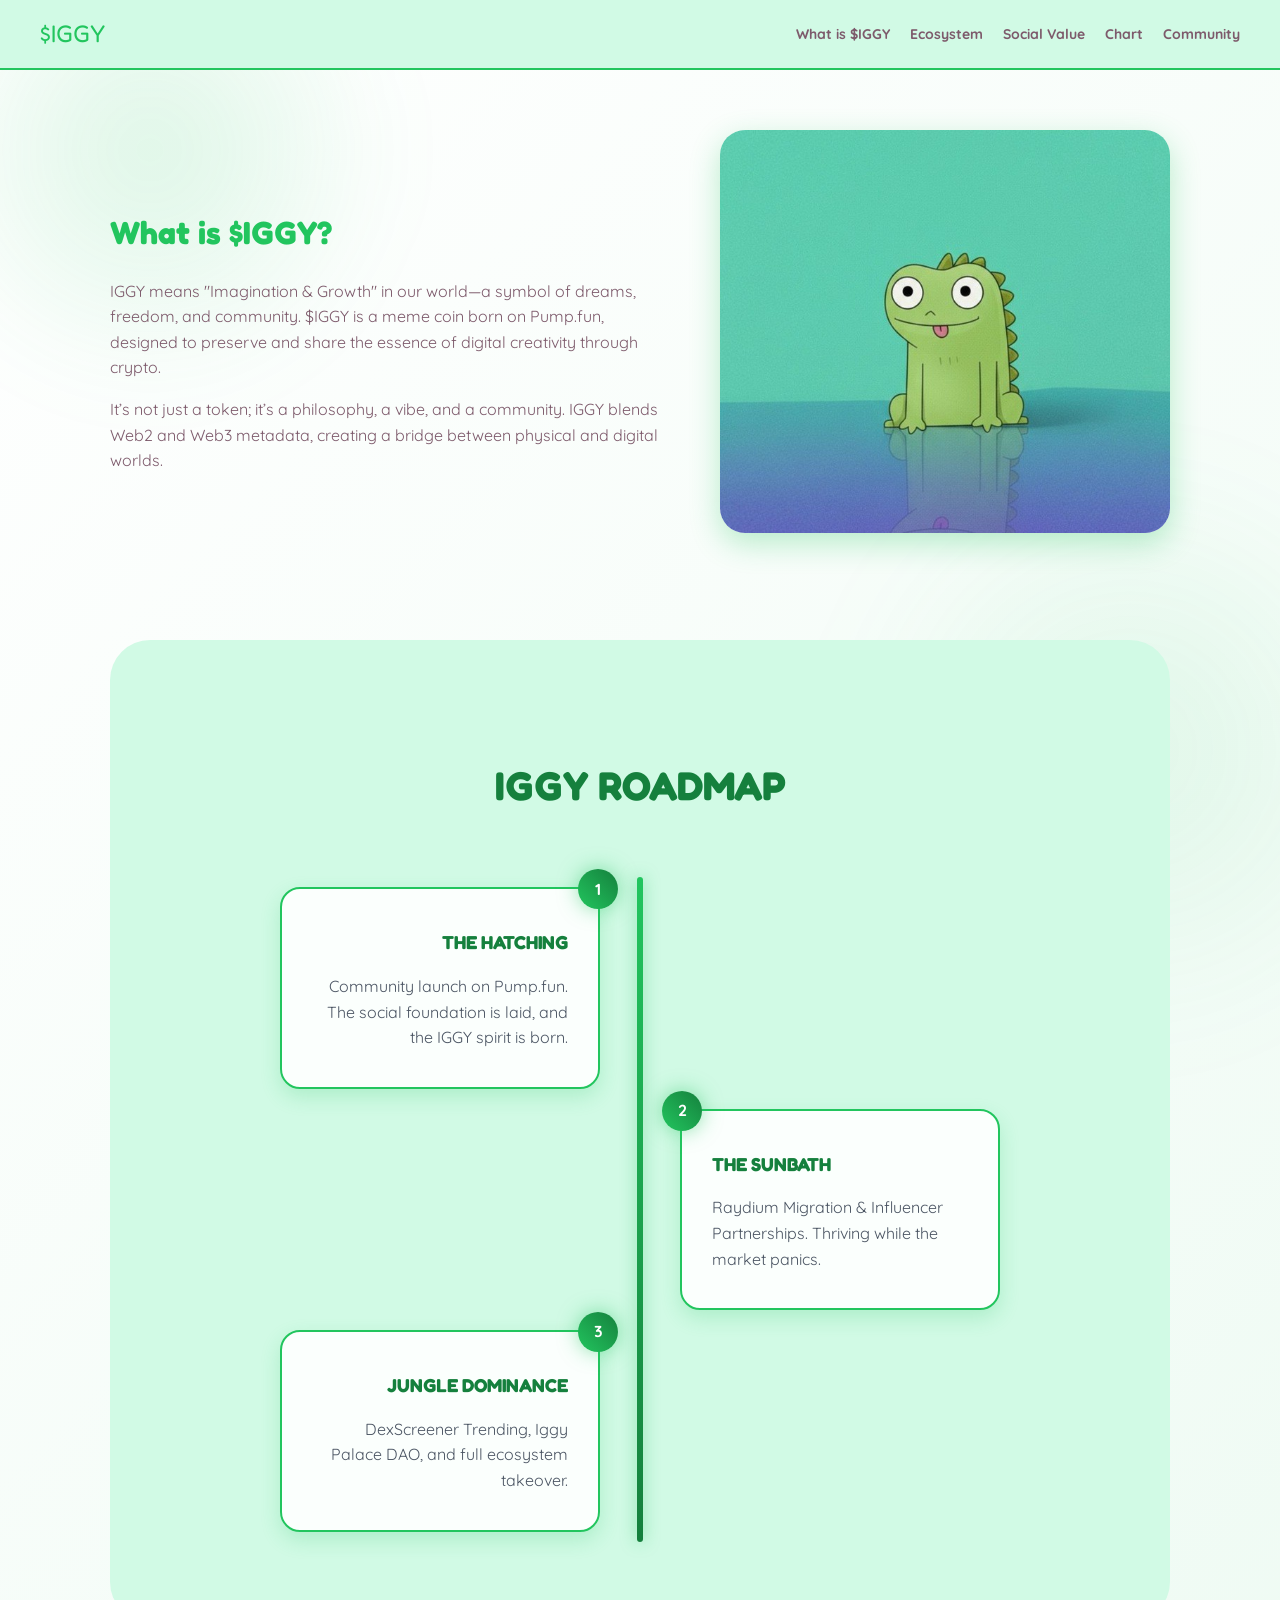
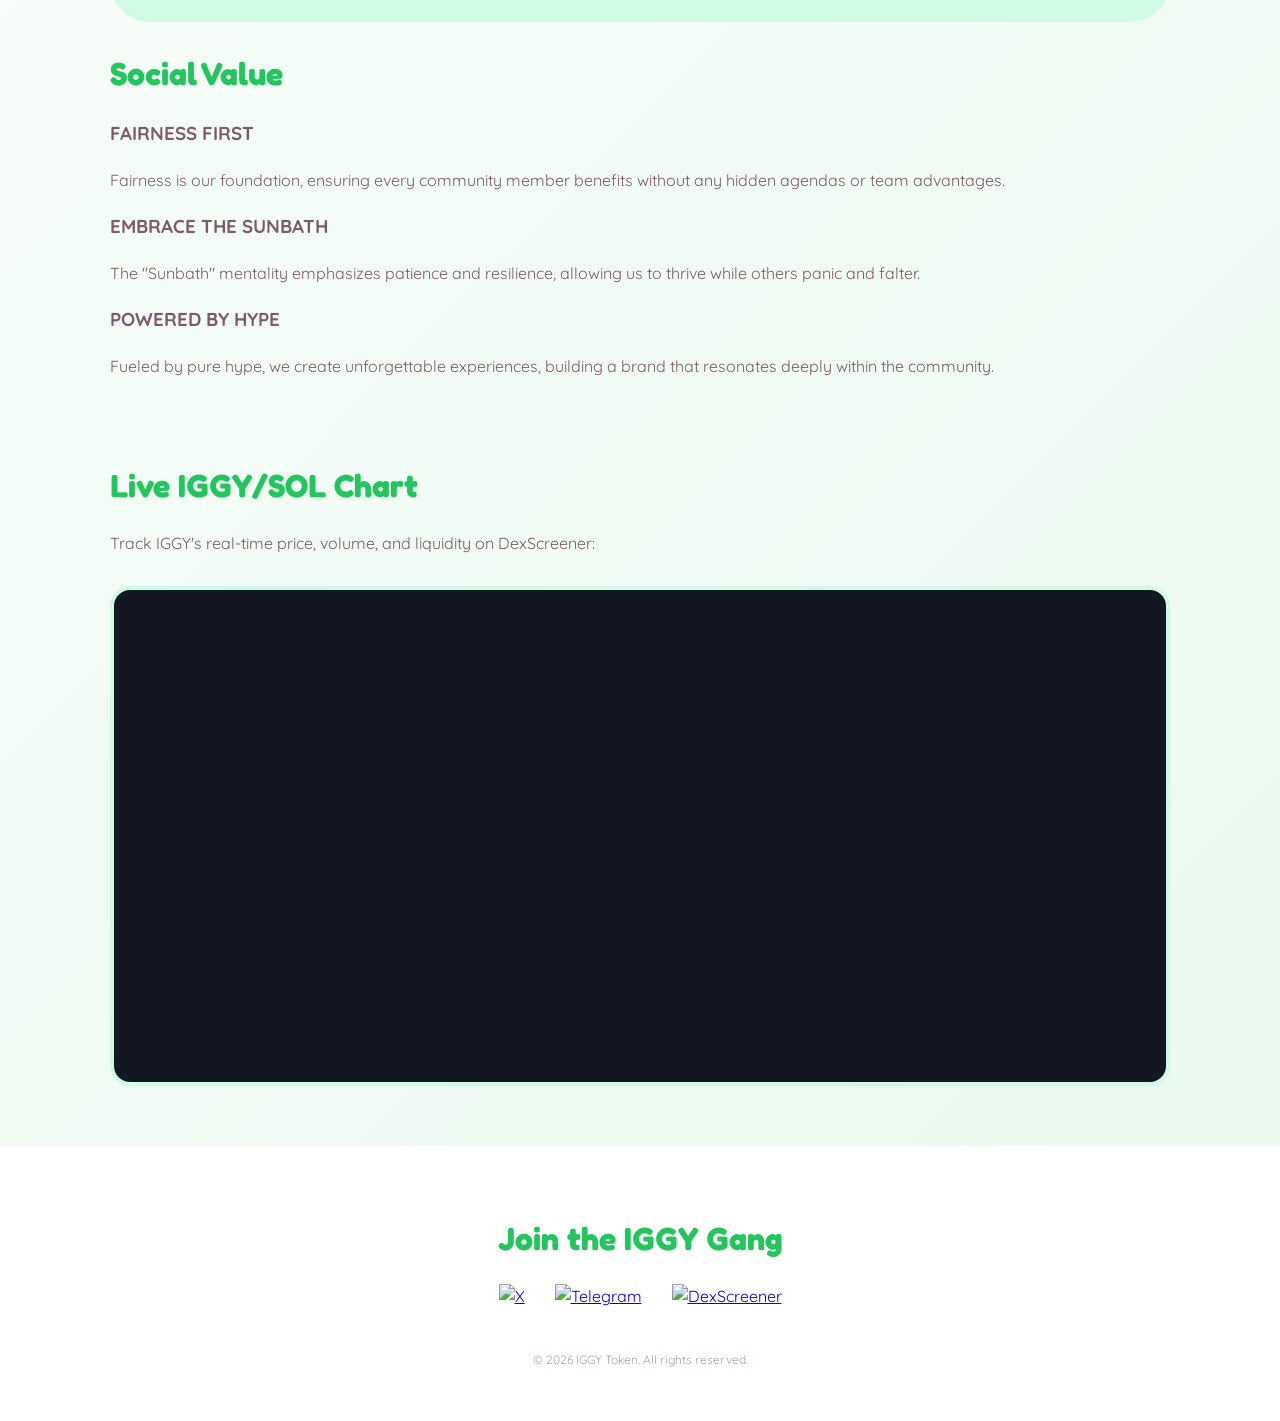
==== iggy.html @ ebda5f37 "Add files via upload" ====
<!DOCTYPE html>
<html lang="en">
<head>
    <meta charset="UTF-8">
    <meta name="viewport" content="width=device-width, initial-scale=1.0">
    <title>$IGGY The Baddas Crew</title>
    
    <link href="https://fonts.googleapis.com/css2?family=Fredoka+One&family=Quicksand:wght@500;700&display=swap" rel="stylesheet">
    
    <link rel="stylesheet" href="style.css">
</head>
<body>

    <nav>
        <a href="#" class="logo-area">
            $IGGY
        </a>
        <div class="nav-links">
            <a href="#about">What is $IGGY</a>
            <a href="#ecosystem">Ecosystem</a>
            <a href="#social">Social Value</a>
            <a href="#chart">Chart</a>
            <a href="#community">Community</a>
        </div>
    </nav>

    <div class="container">
        
        <section id="about" class="section-split">
            <div class="content-box">
                <h2>What is $IGGY?</h2>
                <p>IGGY means "Imagination & Growth" in our world—a symbol of dreams, freedom, and community. $IGGY is a meme coin born on Pump.fun, designed to preserve and share the essence of digital creativity through crypto.</p>
                <p>It’s not just a token; it’s a philosophy, a vibe, and a community. IGGY blends Web2 and Web3 metadata, creating a bridge between physical and digital worlds.</p>
            </div>
            <div class="image-box">
                <img src="images/IGGY HERO.jpg" alt="IGGY Character">
            </div>
        </section>

<section id="ecosystem" class="roadmap-container">
    <h2 class="roadmap-title">IGGY ROADMAP</h2>
    
    <div class="timeline">
        <div class="timeline-item left">
            <div class="timeline-content">
                <span class="step-tag">1</span>
                <h3>THE HATCHING</h3>
                <p>Community launch on Pump.fun. The social foundation is laid, and the IGGY spirit is born.</p>
                <div class="neon-line"></div>
            </div>
        </div>

        <div class="timeline-item right">
            <div class="timeline-content">
                <span class="step-tag">2</span>
                <h3>THE SUNBATH</h3>
                <p>Raydium Migration & Influencer Partnerships. Thriving while the market panics.</p>
                <div class="neon-line"></div>
            </div>
        </div>

        <div class="timeline-item left">
            <div class="timeline-content">
                <span class="step-tag">3</span>
                <h3>JUNGLE DOMINANCE</h3>
                <p>DexScreener Trending, Iggy Palace DAO, and full ecosystem takeover.</p>
                <div class="neon-line"></div>
            </div>
        </div>
    </div>
</section>

        <section id="social" style="text-align: left; margin-bottom: 80px;">
            <h2>Social Value</h2>
    <div class="value-item">
        <h3>FAIRNESS FIRST</h3>
        <p>Fairness is our foundation, ensuring every community member benefits without any hidden agendas or team advantages.</p>
    </div>

    <div class="value-item">
        <h3>EMBRACE THE SUNBATH</h3>
        <p>The "Sunbath" mentality emphasizes patience and resilience, allowing us to thrive while others panic and falter.</p>
    </div>

    <div class="value-item">
        <h3>POWERED BY HYPE</h3>
        <p>Fueled by pure hype, we create unforgettable experiences, building a brand that resonates deeply within the community.</p>
    </div>
</section>
        </section>

        <section id="chart">
            <h2>Live IGGY/SOL Chart</h2>
            <p>Track IGGY's real-time price, volume, and liquidity on DexScreener:</p>
            
            <div class="chart-container">
                <iframe 
                    height="100%" 
                    width="100%" 
                    id="dexscreener-embed" 
                    src="https://dexscreener.com/solana/JBa7x88fvn6piMPLtYzxrgA8dVePBBKxD5bsQVLEpump?embed=1&info=0&swaps=1" 
                    frameborder="0" 
                    allow="clipboard-write" 
                    allowfullscreen>
                </iframe>
            </div>
        </section>

    </div>

    <footer class="social-footer" id="community">
        <h2>Join the IGGY Gang</h2>
        <div class="social-icons">
            <a href="https://x.com/iggy_iguana_sol" target="_blank">
                <img src="https://cdn-icons-png.flaticon.com/512/733/733579.png" alt="X">
            </a>
            <a href="https://t.me/The_Iguana_Iggy" target="_blank">
                <img src="https://cdn-icons-png.flaticon.com/512/2111/2111646.png" alt="Telegram">
            </a>
            <a href="https://dexscreener.com/solana/ddopgv7kpfcjldgk4bumfcmhpevyxrppeqwljmugxhev" target="_blank">
                <img src="https://cdn-icons-png.flaticon.com/512/4436/4436481.png" alt="DexScreener">
            </a>
        </div>
        <p style="margin-top: 40px; font-size: 12px; opacity: 0.6;">© 2026 IGGY Token. All rights reserved.</p>
    </footer>

    <script src="script.js"></script>
</body>
</html>
---- style.css ----
:root {
    --pink-accent: #22C55E;
    --pink-light: #D1FAE5;
    --text-color: #7d5a6b;
    --white: #ffffff;
}

* {
    box-sizing: border-box;
    scroll-behavior: smooth;
}

body {
    margin: 0;
    padding: 0;
    font-family: 'Quicksand', sans-serif;
    background: linear-gradient(-45deg, #ffffff, #F0FDF4, #E0F7E9, #ffffff);
    background-size: 400% 400%;
    animation: gradient 15s ease infinite;
    color: var(--text-color);
    line-height: 1.6;
    position: relative;
    overflow-x: hidden;
}

body::before {
    content: '';
    position: fixed;
    width: 500px;
    height: 500px;
    background: radial-gradient(circle, rgba(34, 197, 94, 0.15) 0%, transparent 70%);
    border-radius: 40%;
    top: -100px;
    left: -100px;
    filter: blur(40px);
    animation: float 8s ease-in-out infinite;
    z-index: -1;
}

body::after {
    content: '';
    position: fixed;
    width: 600px;
    height: 600px;
    background: radial-gradient(circle, rgba(34, 197, 94, 0.1) 0%, transparent 70%);
    border-radius: 35%;
    bottom: -150px;
    right: -150px;
    filter: blur(50px);
    animation: float-reverse 10s ease-in-out infinite;
    z-index: -1;
}

@keyframes gradient {
    0% {
        background-position: 0% 50%;
    }
    50% {
        background-position: 100% 50%;
    }
    100% {
        background-position: 0% 50%;
    }
}

@keyframes float {
    0%, 100% {
        transform: translate(0, 0) rotate(0deg);
    }
    50% {
        transform: translate(30px, -30px) rotate(180deg);
    }
}

@keyframes float-reverse {
    0%, 100% {
        transform: translate(0, 0) rotate(180deg);
    }
    50% {
        transform: translate(-30px, 30px) rotate(0deg);
    }
}

/* --- NAVIGATION --- */
nav {
    background-color: var(--pink-light);
    padding: 15px 40px;
    display: flex;
    justify-content: space-between;
    align-items: center;
    border-bottom: 2px solid var(--pink-accent);
    position: sticky;
    top: 0;
    z-index: 1000;
}

.logo-area {
    display: flex;
    align-items: center;
    gap: 10px;
    font-family: 'Fredoka One', cursive;
    font-size: 24px;
    color: var(--pink-accent);
    text-decoration: none;
}

.nav-links {
    display: flex;
    gap: 20px;
}

.nav-links a {
    text-decoration: none;
    color: var(--text-color);
    font-weight: 700;
    font-size: 14px;
    transition: color 0.3s;
}

.nav-links a:hover {
    color: var(--pink-accent);
}

/* --- HERO / ABOUT SECTION --- */
.container {
    max-width: 1100px;
    margin: 0 auto;
    padding: 60px 20px;
}

.section-split {
    display: flex;
    align-items: center;
    gap: 50px;
    margin-bottom: 100px;
}

.content-box {
    flex: 1;
}

.image-box img {
    width: 100%;
    max-width: 450px;
    border-radius: 25px;
    /* Match the subtle shadow from your screenshots */
    box-shadow: 0 10px 30px rgba(34, 197, 94, 0.3);
}

h2 {
    font-family: 'Fredoka One', cursive;
    font-size: 32px;
    color: var(--pink-accent);
    margin-bottom: 20px;
}

.roadmap-container {
    background: #D1FAE5; /* Light green */
    padding: 80px 20px;
    border-radius: 40px;
    position: relative;
    overflow: hidden;
}

.roadmap-title {
    text-align: center;
    color: #15803d; /* Dark green */
    text-shadow: none;
    font-size: 40px;
    margin-bottom: 60px;
    font-weight: 900;
}

/* The Glowing Path Line */
.timeline {
    position: relative;
    max-width: 800px;
    margin: 0 auto;
}

.timeline::after {
    content: '';
    position: absolute;
    width: 6px;
    background: linear-gradient(to bottom, #22C55E, #15803d);
    box-shadow: 0 0 15px rgba(34, 197, 94, 0.5);
    top: 0;
    bottom: 0;
    left: 50%;
    margin-left: -3px;
    border-radius: 10px;
}

/* Timeline Items */
.timeline-item {
    padding: 10px 40px;
    position: relative;
    background: inherit;
    width: 50%;
}

.timeline-item.left { left: 0; text-align: right; }
.timeline-item.right { left: 50%; text-align: left; }

/* The Glass Content Box */
.timeline-content {
    padding: 20px 30px;
    background: rgba(255, 255, 255, 0.9);
    backdrop-filter: blur(10px);
    border: 2px solid #22C55E;
    border-radius: 20px;
    position: relative;
    box-shadow: 0 8px 20px rgba(34, 197, 94, 0.2);
}

.timeline-content h3 {
    color: #15803d; /* Dark green */
    font-family: 'Fredoka One', cursive;
    margin-bottom: 10px;
}

.timeline-content p {
    color: #4b5563; /* Dark gray for readability */
}

.step-tag {
    position: absolute;
    top: -20px;
    background: linear-gradient(45deg, #22C55E, #15803d);
    color: white;
    width: 40px;
    height: 40px;
    border-radius: 50%;
    display: flex;
    align-items: center;
    justify-content: center;
    font-weight: bold;
    box-shadow: 0 0 20px rgba(34, 197, 94, 0.5);
}

.left .step-tag { right: -20px; }
.right .step-tag { left: -20px; }

@media screen and (max-width: 600px) {
    .timeline::after { left: 31px; }
    .timeline-item { width: 100%; padding-left: 70px; padding-right: 25px; }
    .timeline-item.right { left: 0%; }
    .left .step-tag, .right .step-tag { left: -50px; }
    .timeline-item.left { text-align: left; }
}
/* --- CHART SECTION --- */
.chart-container {
    background: #131722; /* GeckoTerminal/TradingView Dark Background */
    border-radius: 20px;
    overflow: hidden;
    border: 4px solid var(--pink-light);
    margin-top: 30px;
    height: 500px;
}

/* --- SOCIALS FOOTER --- */
.social-footer {
    text-align: center;
    padding: 40px 20px;
    background-color: var(--white);
}

.social-icons {
    display: flex;
    justify-content: center;
    gap: 30px;
    margin-top: 20px;
}

.social-icons img {
    width: 40px;
    height: 40px;
    transition: transform 0.2s;
    cursor: pointer;
}

.social-icons img:hover {
    transform: scale(1.2);
}
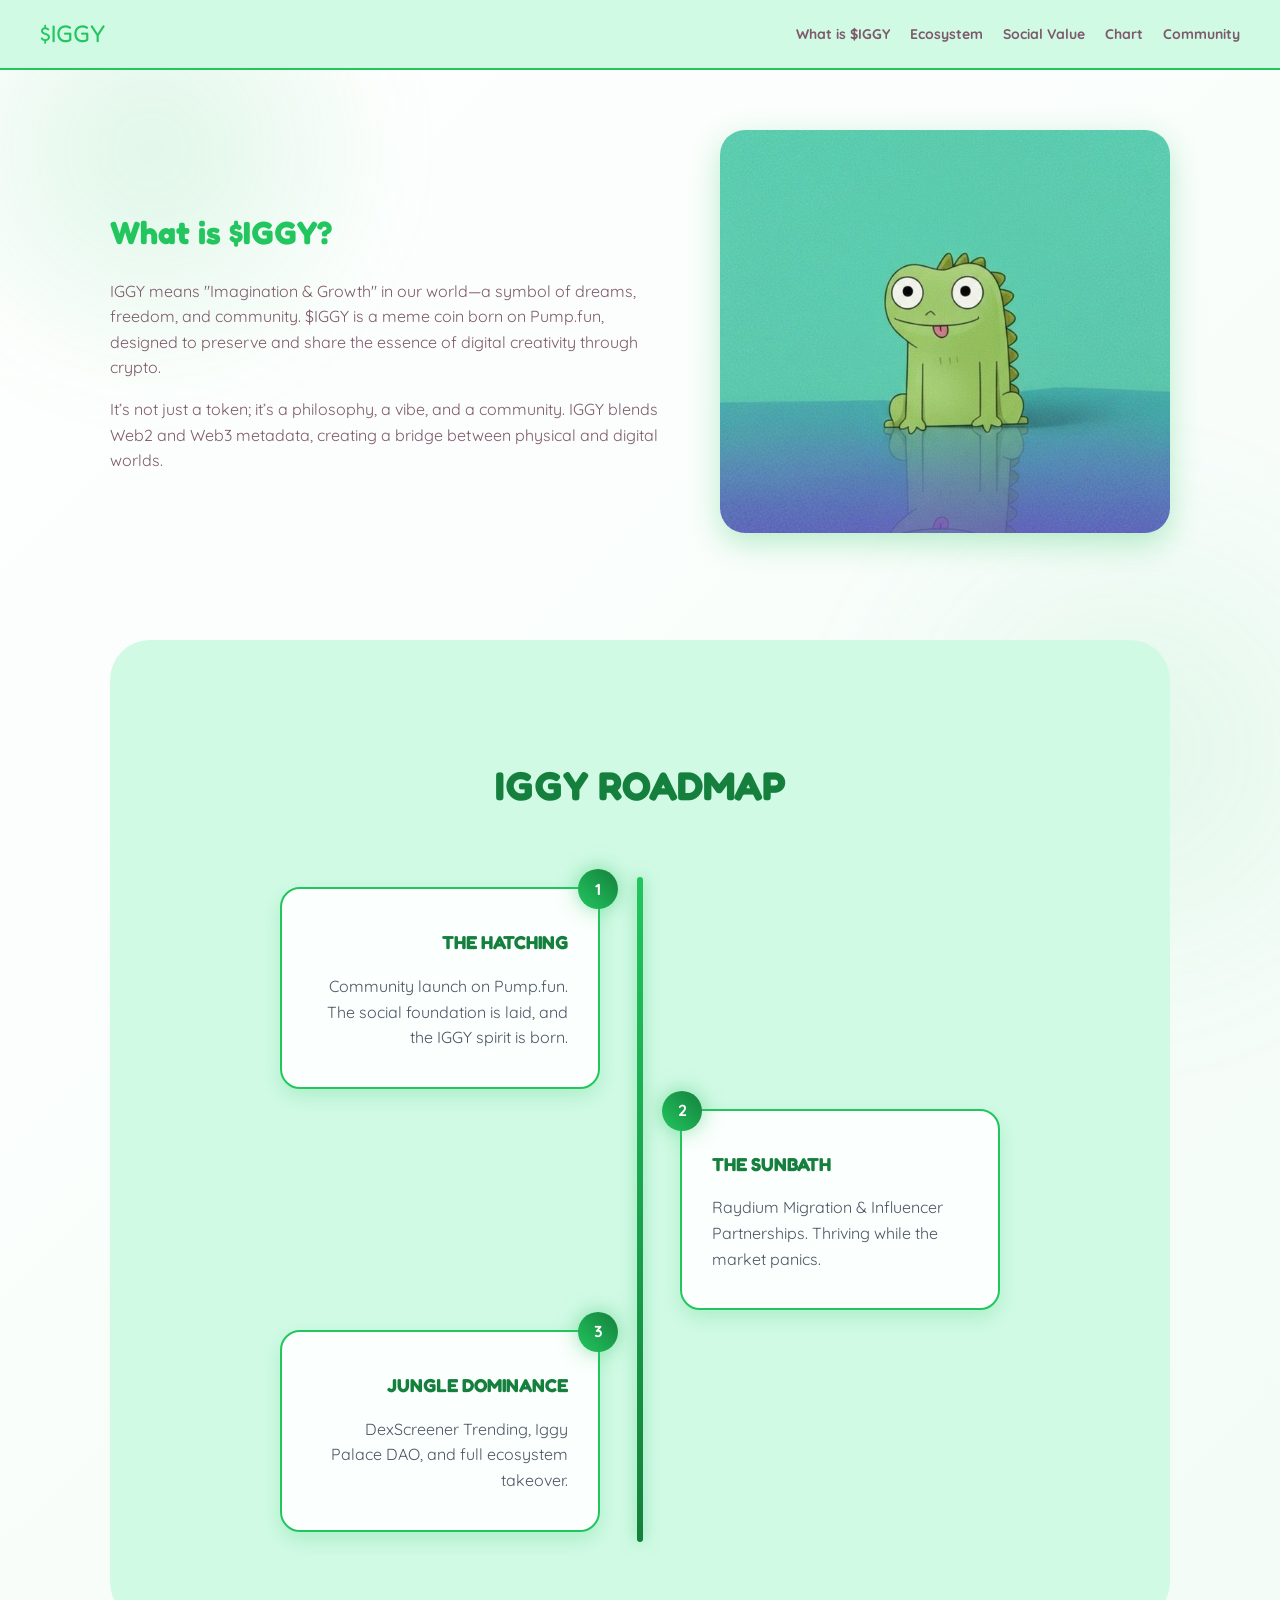
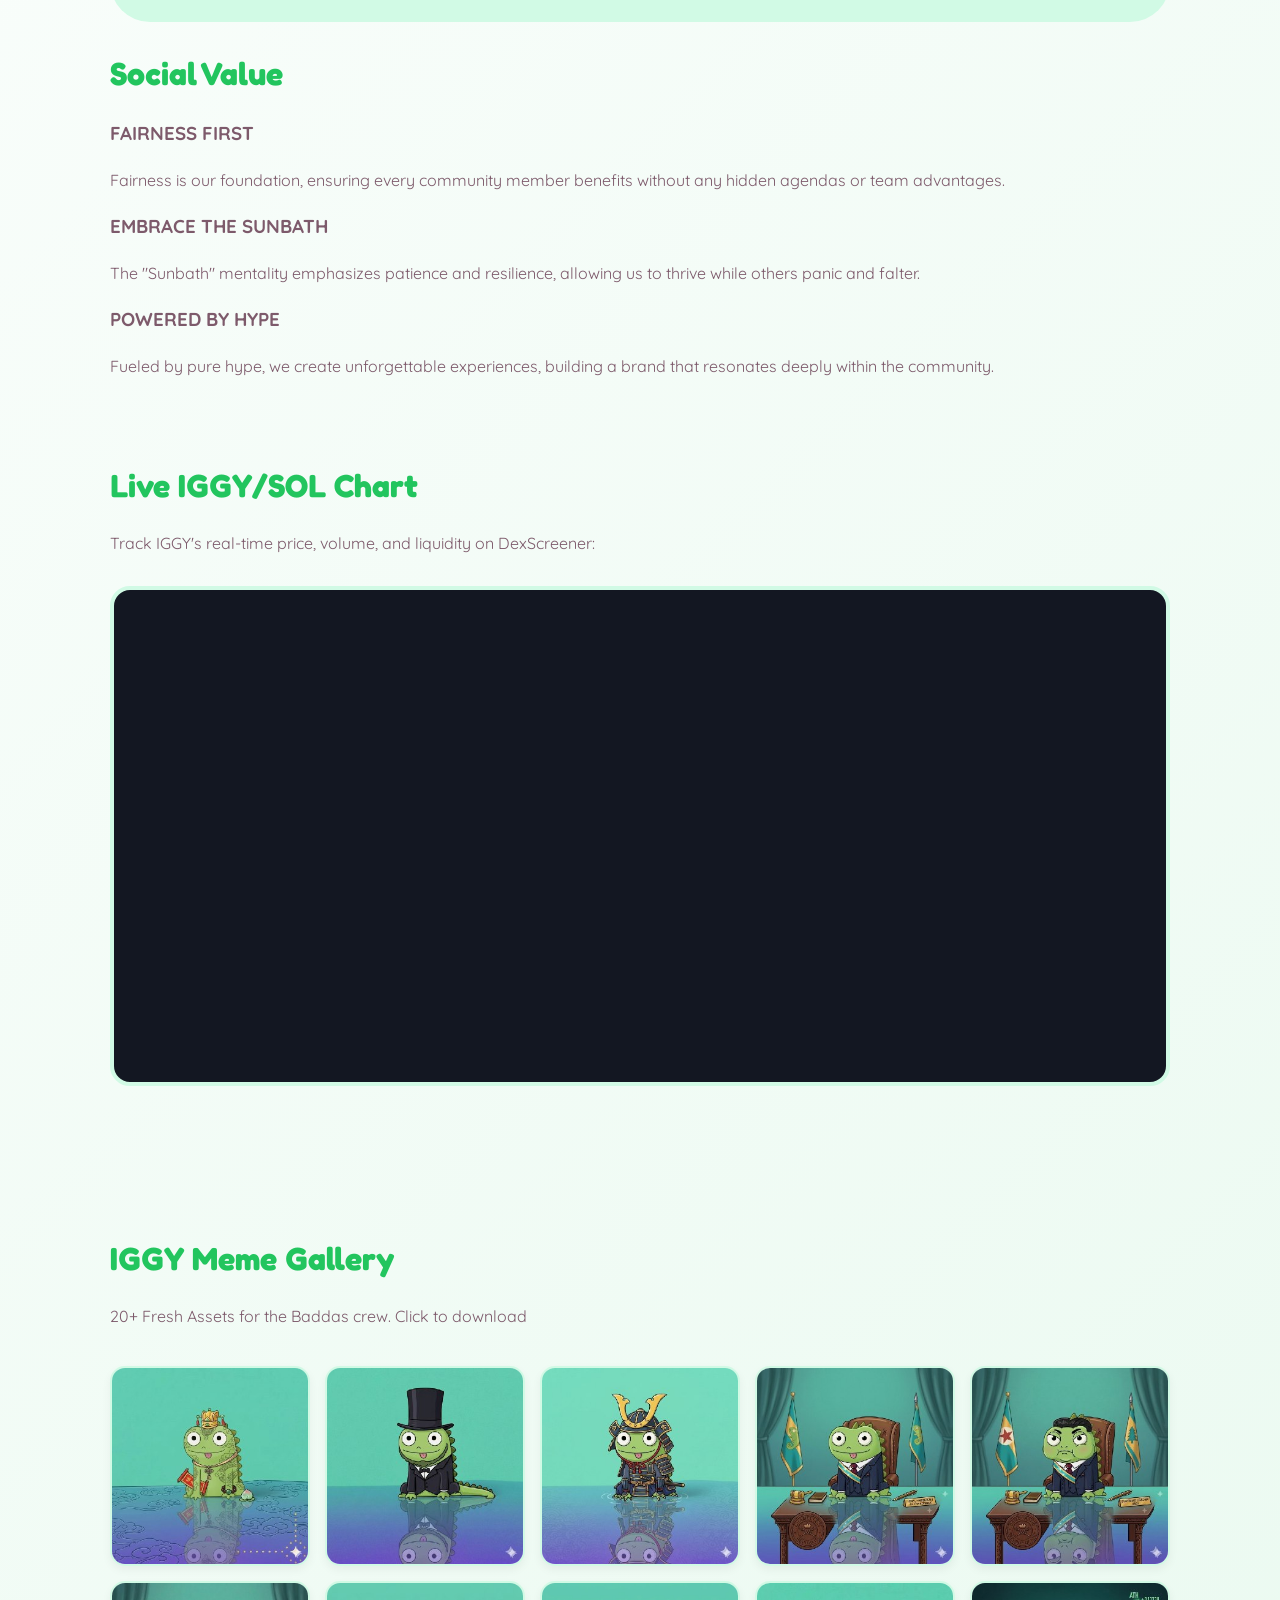
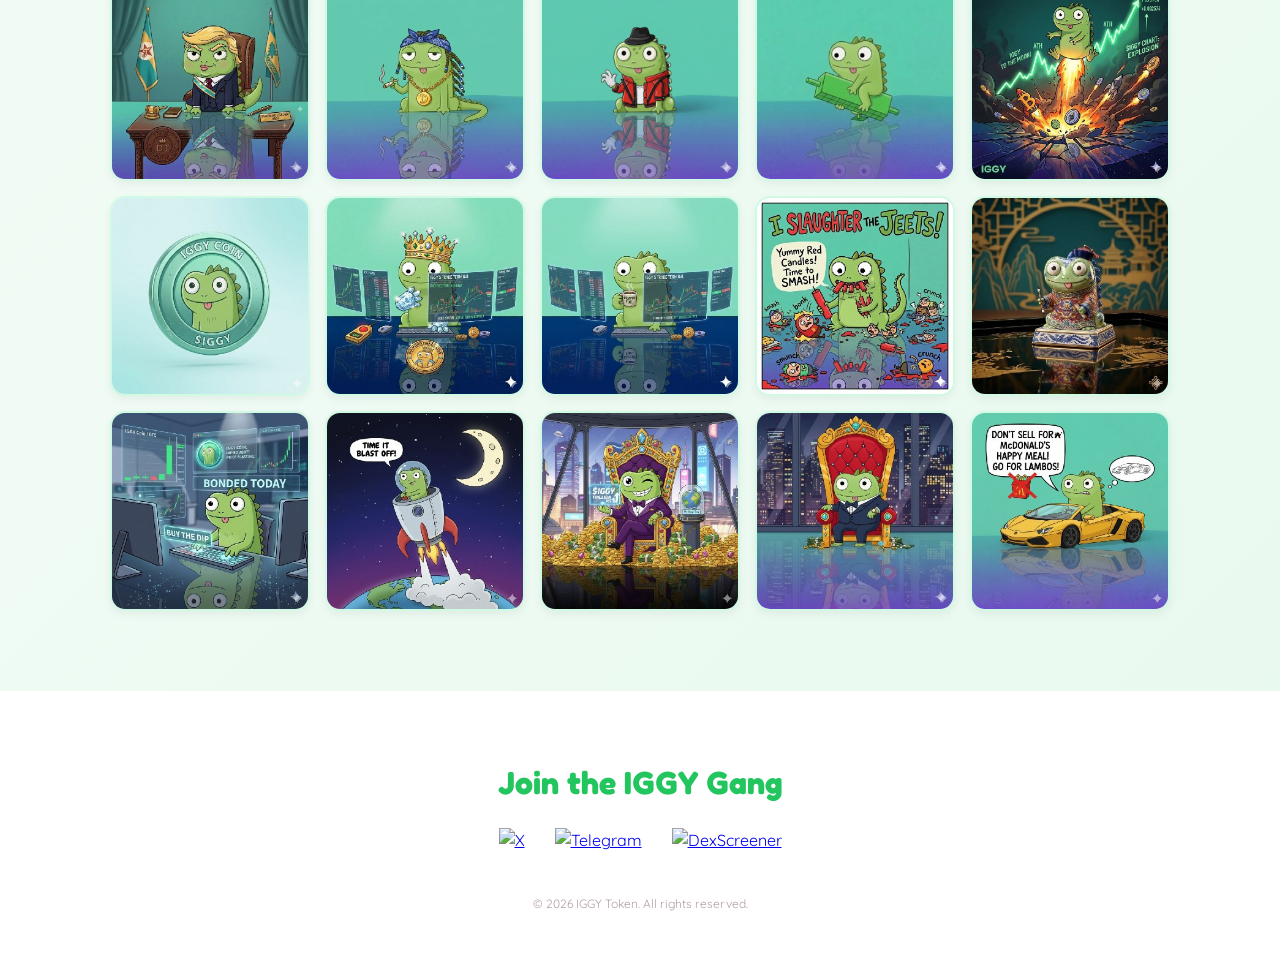
==== commit ca811be7: "Add files via upload" ====
--- a/iggy.html
+++ b/iggy.html
@@ -107,6 +107,14 @@
         </section>
 
     </div>
+    <section id="gallery" class="container">
+    <div class="gallery-header">
+        <h2>IGGY Meme Gallery</h2>
+        <p>20+ Fresh Assets for the Baddas crew. Click to download</p>
+    </div>
+
+    <div class="meme-grid" id="iggy-meme-container"></div>
+</section>
 
     <footer class="social-footer" id="community">
         <h2>Join the IGGY Gang</h2>
--- a/style.css
+++ b/style.css
@@ -282,3 +282,28 @@
 .social-icons img:hover {
     transform: scale(1.2);
 }
+.meme-grid {
+    display: grid;
+    /* This makes it 4 columns on desktop, 2 on mobile automatically */
+    grid-template-columns: repeat(auto-fill, minmax(200px, 1fr));
+    gap: 15px;
+    padding: 20px 0;
+}
+
+.meme-card {
+    position: relative;
+    border-radius: 15px;
+    overflow: hidden;
+    background: #f9f9f9;
+    border: 2px solid var(--pink-light);
+    aspect-ratio: 1 / 1;
+    box-shadow: 0 4px 10px rgba(0,0,0,0.05);
+}
+
+/* Optimization for many images */
+.meme-card img {
+    width: 100%;
+    height: 100%;
+    object-fit: cover;
+    display: block;
+}
